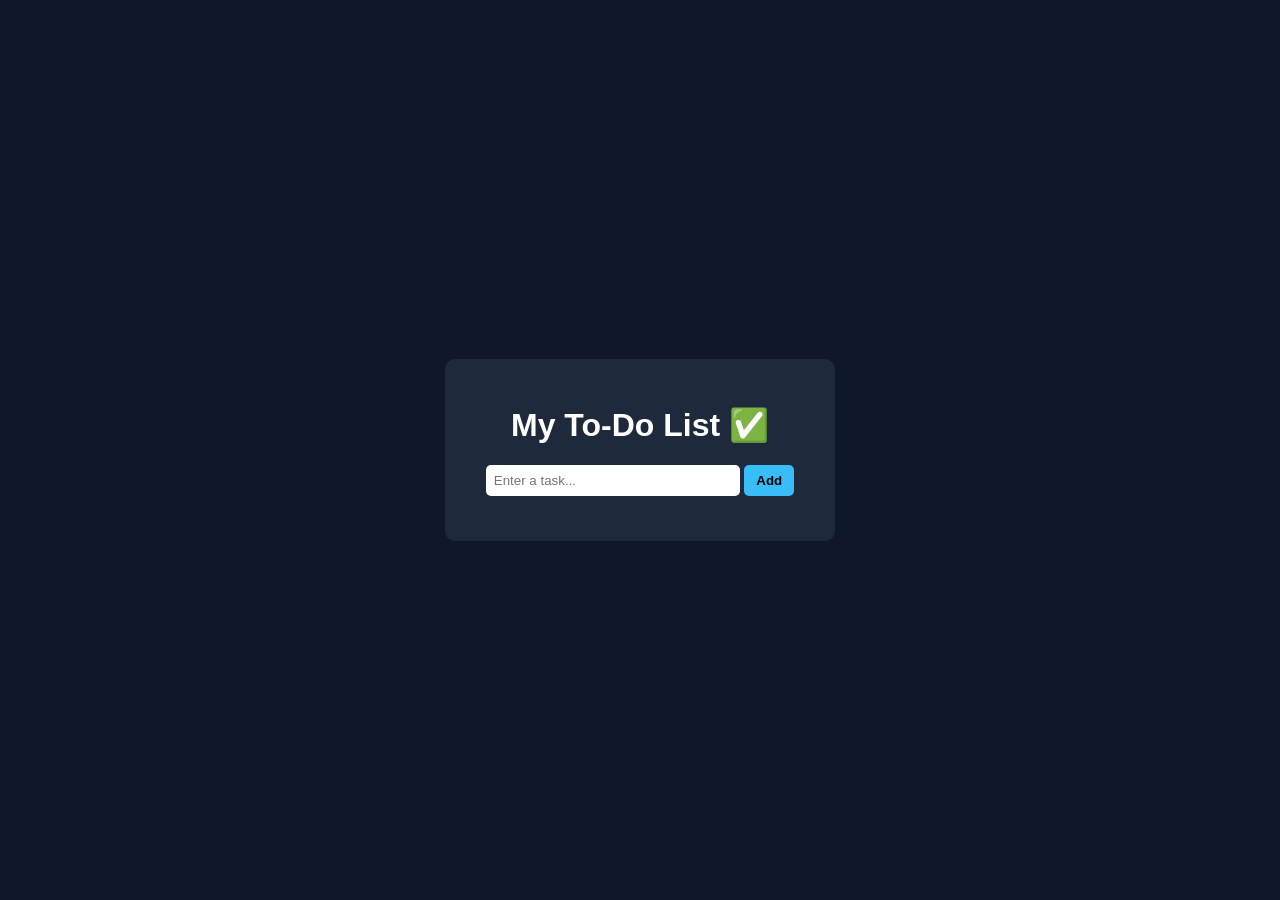
==== index.html @ e8d9d414 "Add files via upload" ====
<!DOCTYPE html>
<html lang="en">
<head>
<meta charset="UTF-8">
<meta name="viewport" content="width=device-width, initial-scale=1.0">
<title>To Do List | Shaurya</title>
<link rel="stylesheet" href="style.css">
</head>

<body>

<div class="container">
  <h1>My To-Do List ✅</h1>

  <div class="input-box">
    <input type="text" id="taskInput" placeholder="Enter a task...">
    <button onclick="addTask()">Add</button>
  </div>

  <ul id="taskList"></ul>
</div>

<script src="script.js"></script>
</body>
</html>
---- style.css ----
body{
  font-family: Arial;
  background:#0f172a;
  color:white;
  display:flex;
  justify-content:center;
  align-items:center;
  height:100vh;
  margin:0;
}

.container{
  background:#1e293b;
  padding:25px;
  border-radius:10px;
  width:340px;
  text-align:center;
}

input{
  padding:8px;
  width:70%;
  border:none;
  border-radius:5px;
}

button{
  padding:8px 12px;
  border:none;
  background:#38bdf8;
  color:black;
  font-weight:bold;
  border-radius:5px;
  cursor:pointer;
}

button:hover{
  transform:scale(1.05);
}

ul{
  list-style:none;
  padding:0;
  margin-top:20px;
}

li{
  background:#020617;
  padding:10px;
  margin:8px 0;
  border-radius:5px;
  display:flex;
  justify-content:space-between;
  align-items:center;
}

.completed{
  text-decoration:line-through;
  opacity:0.6;
}

.delete{
  cursor:pointer;
  color:red;
}
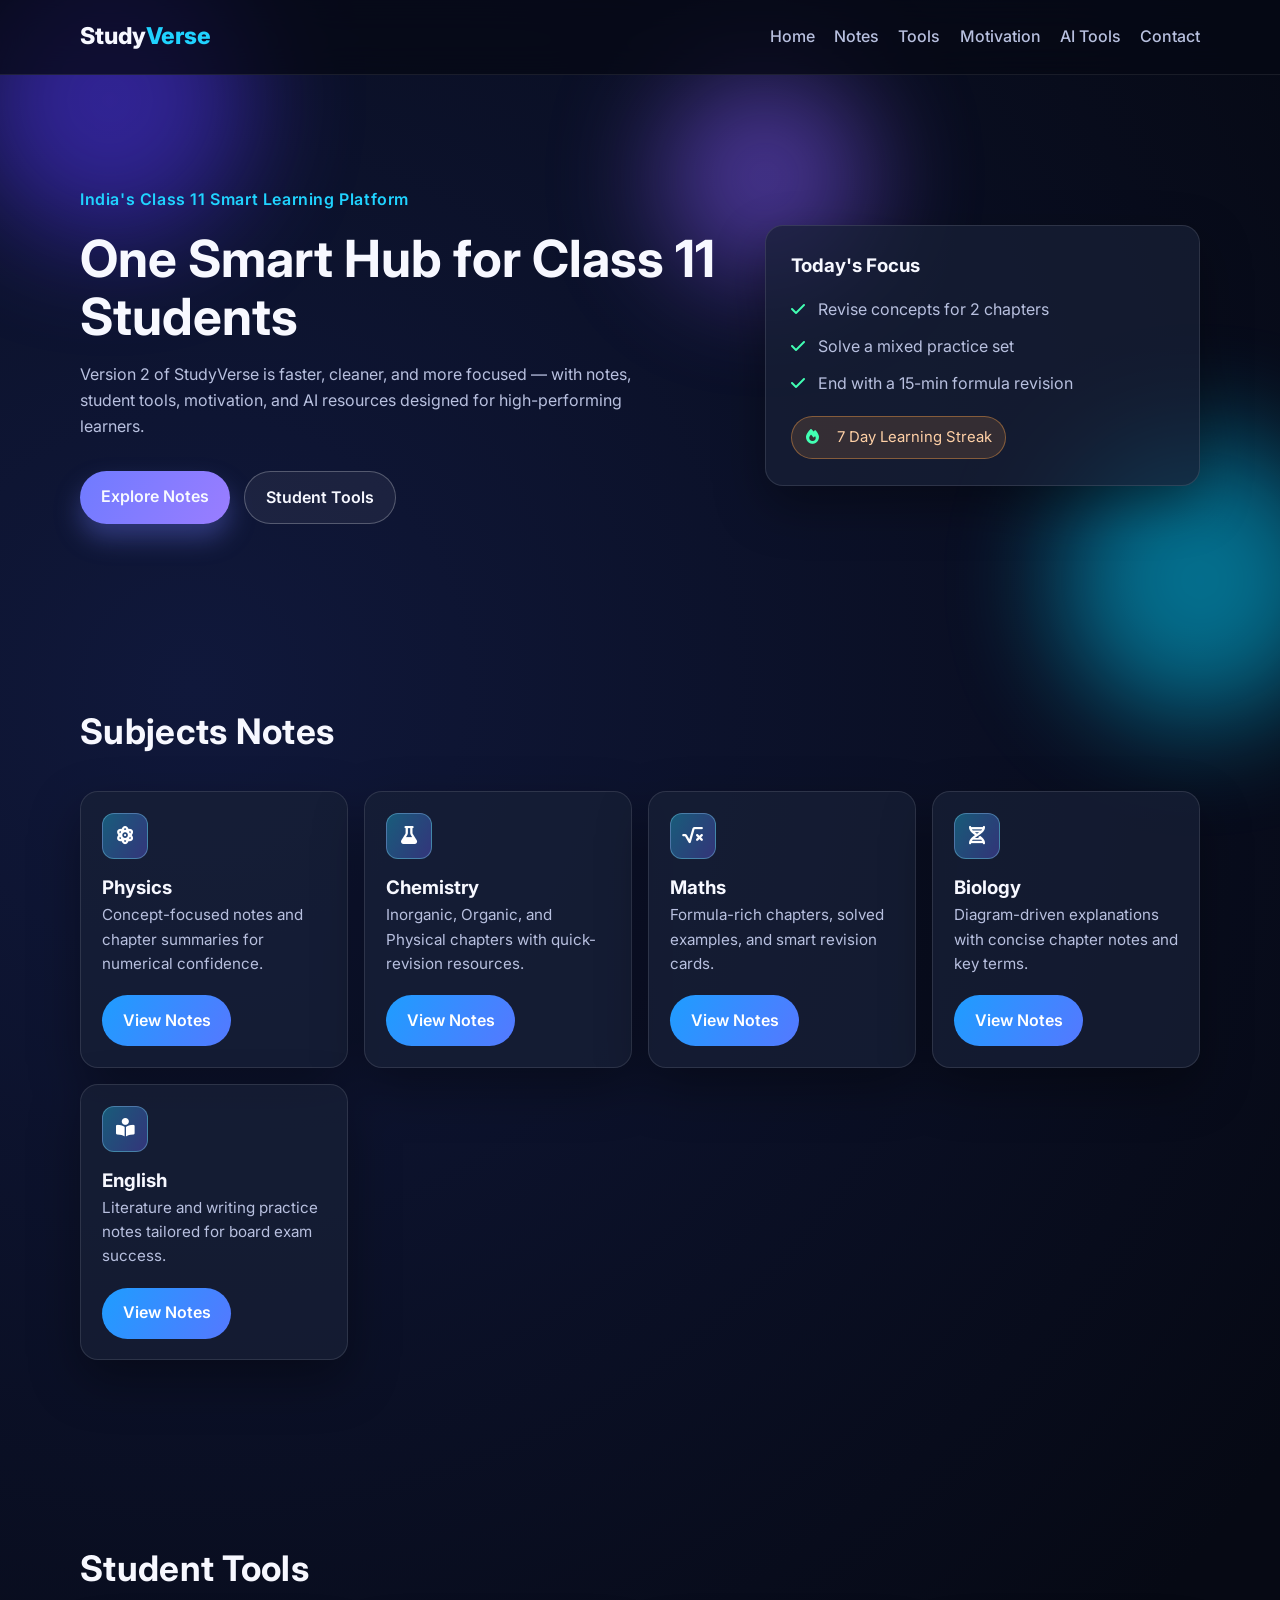
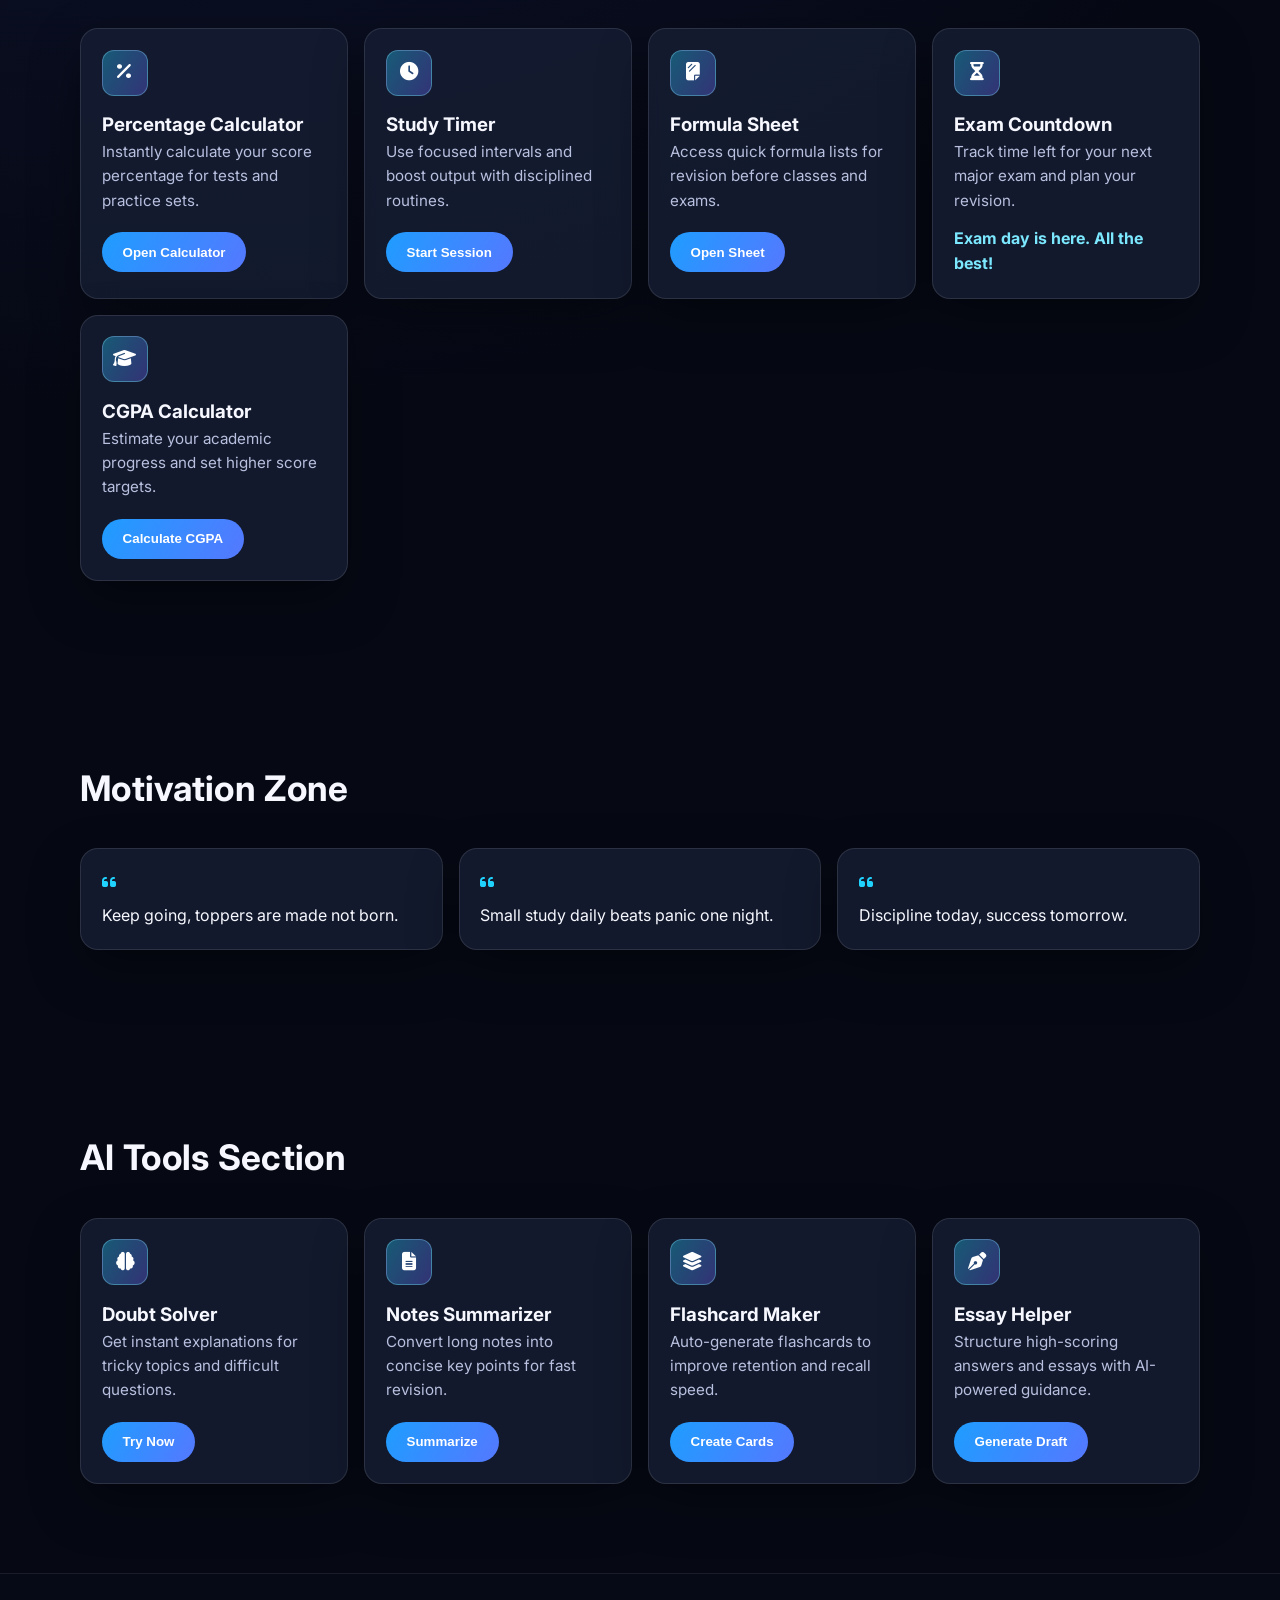
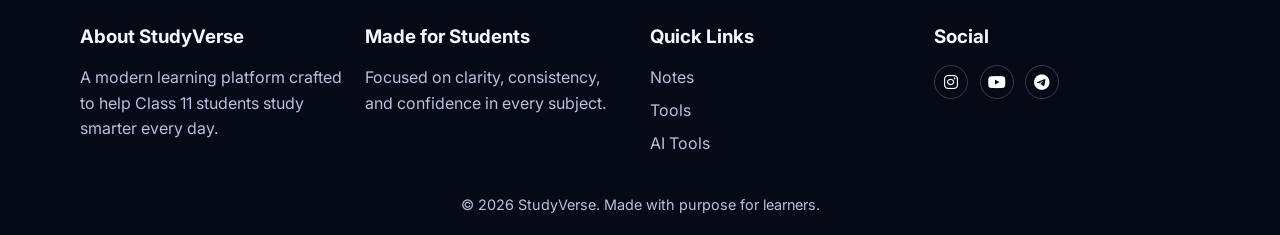
==== commit 3e0f2903: "Upgrade StudyVerse to v2 with subject pages and loader" ====
--- a/index.html
+++ b/index.html
@@ -1,25 +1,285 @@
-<!DOCTYPE html>
-<html lang="en">
-<head>
-<meta charset="UTF-8">
-<meta name="viewport" content="width=device-width, initial-scale=1.0">
-<title>To Do List | Shaurya</title>
-<link rel="stylesheet" href="style.css">
-</head>
-
-<body>
-
-<div class="container">
-  <h1>My To-Do List ✅</h1>
-
-  <div class="input-box">
-    <input type="text" id="taskInput" placeholder="Enter a task...">
-    <button onclick="addTask()">Add</button>
-  </div>
-
-  <ul id="taskList"></ul>
-</div>
-
-<script src="script.js"></script>
-</body>
-</html>+<!DOCTYPE html>
+<html lang="en">
+  <head>
+    <meta charset="UTF-8" />
+    <meta name="viewport" content="width=device-width, initial-scale=1.0" />
+    <meta
+      name="description"
+      content="StudyVerse Version 2: One smart hub for Class 11 students with notes, tools, motivation, and AI resources."
+    />
+    <title>StudyVerse v2 | Class 11 Student Hub</title>
+    <link rel="preconnect" href="https://fonts.googleapis.com" />
+    <link rel="preconnect" href="https://fonts.gstatic.com" crossorigin />
+    <link
+      href="https://fonts.googleapis.com/css2?family=Inter:wght@400;500;600;700;800&display=swap"
+      rel="stylesheet"
+    />
+    <link
+      rel="stylesheet"
+      href="https://cdnjs.cloudflare.com/ajax/libs/font-awesome/6.5.2/css/all.min.css"
+      integrity="sha512-SnH5WK+bZxgPHs44uWix+LLJAJ9/2PkPKZ5QiAj6Ta86w+fsb2TkR4j8R+9L4Q6QqTqXh4L7+g6fYf9x5n0vJQ=="
+      crossorigin="anonymous"
+      referrerpolicy="no-referrer"
+    />
+    <link rel="stylesheet" href="style.css" />
+  </head>
+  <body>
+    <div class="loader" id="loader" aria-live="polite" aria-label="Loading StudyVerse">
+      <div class="loader-orb"></div>
+      <h2>StudyVerse v2</h2>
+      <p>Preparing your smart study space...</p>
+    </div>
+
+    <div class="bg-glow bg-glow-1"></div>
+    <div class="bg-glow bg-glow-2"></div>
+    <div class="bg-glow bg-glow-3"></div>
+
+    <header class="site-header" id="top">
+      <nav class="navbar container">
+        <a href="#top" class="brand">Study<span>Verse</span></a>
+
+        <button class="menu-toggle" id="menuToggle" aria-label="Toggle menu" aria-expanded="false" aria-controls="navLinks">
+          <span></span>
+          <span></span>
+          <span></span>
+        </button>
+
+        <ul class="nav-links" id="navLinks">
+          <li><a href="#hero">Home</a></li>
+          <li><a href="#notes">Notes</a></li>
+          <li><a href="#tools">Tools</a></li>
+          <li><a href="#motivation">Motivation</a></li>
+          <li><a href="#ai-tools">AI Tools</a></li>
+          <li><a href="#footer">Contact</a></li>
+        </ul>
+      </nav>
+    </header>
+
+    <main>
+      <section class="hero section" id="hero">
+        <div class="container hero-grid reveal">
+          <div class="hero-content">
+            <p class="eyebrow">India's Class 11 Smart Learning Platform</p>
+            <h1>One Smart Hub for Class 11 Students</h1>
+            <p class="hero-text">
+              Version 2 of StudyVerse is faster, cleaner, and more focused — with notes, student tools,
+              motivation, and AI resources designed for high-performing learners.
+            </p>
+            <div class="hero-actions">
+              <a href="#notes" class="btn btn-primary">Explore Notes</a>
+              <a href="#tools" class="btn btn-secondary">Student Tools</a>
+            </div>
+          </div>
+
+          <div class="hero-panel floating">
+            <h3>Today's Focus</h3>
+            <ul>
+              <li><i class="fa-solid fa-check"></i> Revise concepts for 2 chapters</li>
+              <li><i class="fa-solid fa-check"></i> Solve a mixed practice set</li>
+              <li><i class="fa-solid fa-check"></i> End with a 15-min formula revision</li>
+            </ul>
+            <div class="streak-badge">
+              <i class="fa-solid fa-fire"></i>
+              <span>7 Day Learning Streak</span>
+            </div>
+          </div>
+        </div>
+      </section>
+
+      <section class="section" id="notes">
+        <div class="container">
+          <h2 class="section-title reveal">Subjects Notes</h2>
+          <div class="card-grid notes-grid">
+            <article class="card reveal lift">
+              <div class="card-icon"><i class="fa-solid fa-atom"></i></div>
+              <h3>Physics</h3>
+              <p>Concept-focused notes and chapter summaries for numerical confidence.</p>
+              <a class="btn btn-small" href="physics.html">View Notes</a>
+            </article>
+
+            <article class="card reveal lift">
+              <div class="card-icon"><i class="fa-solid fa-flask"></i></div>
+              <h3>Chemistry</h3>
+              <p>Inorganic, Organic, and Physical chapters with quick-revision resources.</p>
+              <a class="btn btn-small" href="chemistry.html">View Notes</a>
+            </article>
+
+            <article class="card reveal lift">
+              <div class="card-icon"><i class="fa-solid fa-square-root-variable"></i></div>
+              <h3>Maths</h3>
+              <p>Formula-rich chapters, solved examples, and smart revision cards.</p>
+              <a class="btn btn-small" href="maths.html">View Notes</a>
+            </article>
+
+            <article class="card reveal lift">
+              <div class="card-icon"><i class="fa-solid fa-dna"></i></div>
+              <h3>Biology</h3>
+              <p>Diagram-driven explanations with concise chapter notes and key terms.</p>
+              <a class="btn btn-small" href="biology.html">View Notes</a>
+            </article>
+
+            <article class="card reveal lift">
+              <div class="card-icon"><i class="fa-solid fa-book-open-reader"></i></div>
+              <h3>English</h3>
+              <p>Literature and writing practice notes tailored for board exam success.</p>
+              <a class="btn btn-small" href="english.html">View Notes</a>
+            </article>
+          </div>
+        </div>
+      </section>
+
+      <section class="section" id="tools">
+        <div class="container">
+          <h2 class="section-title reveal">Student Tools</h2>
+
+          <div class="card-grid tools-grid">
+            <article class="card reveal lift">
+              <div class="card-icon"><i class="fa-solid fa-percent"></i></div>
+              <h3>Percentage Calculator</h3>
+              <p>Instantly calculate your score percentage for tests and practice sets.</p>
+              <button class="btn btn-small" id="openCalculator">Open Calculator</button>
+            </article>
+
+            <article class="card reveal lift">
+              <div class="card-icon"><i class="fa-solid fa-clock"></i></div>
+              <h3>Study Timer</h3>
+              <p>Use focused intervals and boost output with disciplined routines.</p>
+              <button class="btn btn-small">Start Session</button>
+            </article>
+
+            <article class="card reveal lift">
+              <div class="card-icon"><i class="fa-solid fa-sheet-plastic"></i></div>
+              <h3>Formula Sheet</h3>
+              <p>Access quick formula lists for revision before classes and exams.</p>
+              <button class="btn btn-small">Open Sheet</button>
+            </article>
+
+            <article class="card reveal lift countdown-card">
+              <div class="card-icon"><i class="fa-solid fa-hourglass-half"></i></div>
+              <h3>Exam Countdown</h3>
+              <p>Track time left for your next major exam and plan your revision.</p>
+              <div class="countdown" id="countdown">Loading countdown...</div>
+            </article>
+
+            <article class="card reveal lift">
+              <div class="card-icon"><i class="fa-solid fa-graduation-cap"></i></div>
+              <h3>CGPA Calculator</h3>
+              <p>Estimate your academic progress and set higher score targets.</p>
+              <button class="btn btn-small">Calculate CGPA</button>
+            </article>
+          </div>
+        </div>
+      </section>
+
+      <section class="section" id="motivation">
+        <div class="container">
+          <h2 class="section-title reveal">Motivation Zone</h2>
+          <div class="card-grid motivation-grid">
+            <article class="quote-card reveal lift">
+              <i class="fa-solid fa-quote-left"></i>
+              <p>Keep going, toppers are made not born.</p>
+            </article>
+            <article class="quote-card reveal lift">
+              <i class="fa-solid fa-quote-left"></i>
+              <p>Small study daily beats panic one night.</p>
+            </article>
+            <article class="quote-card reveal lift">
+              <i class="fa-solid fa-quote-left"></i>
+              <p>Discipline today, success tomorrow.</p>
+            </article>
+          </div>
+        </div>
+      </section>
+
+      <section class="section" id="ai-tools">
+        <div class="container">
+          <h2 class="section-title reveal">AI Tools Section</h2>
+          <div class="card-grid ai-grid">
+            <article class="card reveal lift">
+              <div class="card-icon"><i class="fa-solid fa-brain"></i></div>
+              <h3>Doubt Solver</h3>
+              <p>Get instant explanations for tricky topics and difficult questions.</p>
+              <button class="btn btn-small">Try Now</button>
+            </article>
+
+            <article class="card reveal lift">
+              <div class="card-icon"><i class="fa-solid fa-file-lines"></i></div>
+              <h3>Notes Summarizer</h3>
+              <p>Convert long notes into concise key points for fast revision.</p>
+              <button class="btn btn-small">Summarize</button>
+            </article>
+
+            <article class="card reveal lift">
+              <div class="card-icon"><i class="fa-solid fa-layer-group"></i></div>
+              <h3>Flashcard Maker</h3>
+              <p>Auto-generate flashcards to improve retention and recall speed.</p>
+              <button class="btn btn-small">Create Cards</button>
+            </article>
+
+            <article class="card reveal lift">
+              <div class="card-icon"><i class="fa-solid fa-pen-nib"></i></div>
+              <h3>Essay Helper</h3>
+              <p>Structure high-scoring answers and essays with AI-powered guidance.</p>
+              <button class="btn btn-small">Generate Draft</button>
+            </article>
+          </div>
+        </div>
+      </section>
+    </main>
+
+    <footer class="site-footer" id="footer">
+      <div class="container footer-grid">
+        <div>
+          <h3>About StudyVerse</h3>
+          <p>A modern learning platform crafted to help Class 11 students study smarter every day.</p>
+        </div>
+        <div>
+          <h3>Made for Students</h3>
+          <p>Focused on clarity, consistency, and confidence in every subject.</p>
+        </div>
+        <div>
+          <h3>Quick Links</h3>
+          <ul class="footer-links">
+            <li><a href="#notes">Notes</a></li>
+            <li><a href="#tools">Tools</a></li>
+            <li><a href="#ai-tools">AI Tools</a></li>
+          </ul>
+        </div>
+        <div>
+          <h3>Social</h3>
+          <div class="social-icons">
+            <a href="#" aria-label="Instagram"><i class="fa-brands fa-instagram"></i></a>
+            <a href="#" aria-label="YouTube"><i class="fa-brands fa-youtube"></i></a>
+            <a href="#" aria-label="Telegram"><i class="fa-brands fa-telegram"></i></a>
+          </div>
+        </div>
+      </div>
+      <p class="copyright">© 2026 StudyVerse. Made with purpose for learners.</p>
+    </footer>
+
+    <div class="modal" id="calculatorModal" aria-hidden="true" role="dialog" aria-labelledby="calculatorTitle">
+      <div class="modal-content">
+        <button class="close-modal" id="closeCalculator" aria-label="Close calculator">
+          <i class="fa-solid fa-xmark"></i>
+        </button>
+        <h3 id="calculatorTitle">Percentage Calculator</h3>
+        <p>Enter your marks to calculate percentage instantly.</p>
+
+        <div class="input-group">
+          <label for="obtainedMarks">Obtained Marks</label>
+          <input type="number" id="obtainedMarks" placeholder="e.g. 418" min="0" />
+        </div>
+
+        <div class="input-group">
+          <label for="totalMarks">Total Marks</label>
+          <input type="number" id="totalMarks" placeholder="e.g. 500" min="1" />
+        </div>
+
+        <button class="btn btn-primary full" id="calculateBtn">Calculate Percentage</button>
+        <p class="result" id="percentageResult">Your result will appear here.</p>
+      </div>
+    </div>
+
+    <script src="script.js"></script>
+  </body>
+</html>
--- a/style.css
+++ b/style.css
@@ -1,65 +1,603 @@
-body{
-  font-family: Arial;
-  background:#0f172a;
-  color:white;
-  display:flex;
-  justify-content:center;
-  align-items:center;
-  height:100vh;
-  margin:0;
-}
-
-.container{
-  background:#1e293b;
-  padding:25px;
-  border-radius:10px;
-  width:340px;
-  text-align:center;
-}
-
-input{
-  padding:8px;
-  width:70%;
-  border:none;
-  border-radius:5px;
-}
-
-button{
-  padding:8px 12px;
-  border:none;
-  background:#38bdf8;
-  color:black;
-  font-weight:bold;
-  border-radius:5px;
-  cursor:pointer;
-}
-
-button:hover{
-  transform:scale(1.05);
-}
-
-ul{
-  list-style:none;
-  padding:0;
-  margin-top:20px;
-}
-
-li{
-  background:#020617;
-  padding:10px;
-  margin:8px 0;
-  border-radius:5px;
-  display:flex;
-  justify-content:space-between;
-  align-items:center;
-}
-
-.completed{
-  text-decoration:line-through;
-  opacity:0.6;
-}
-
-.delete{
-  cursor:pointer;
-  color:red;
-}+:root {
+  --bg-primary: #060914;
+  --bg-secondary: #11172a;
+  --card-bg: rgba(24, 32, 55, 0.72);
+  --text-primary: #f7f8ff;
+  --text-secondary: #b8c0df;
+  --accent: #6f7bff;
+  --accent-2: #20d3ff;
+  --success: #42ffb3;
+  --danger: #ff92af;
+  --shadow: 0 20px 50px rgba(0, 0, 0, 0.35);
+  --radius: 18px;
+  --container: min(1120px, 92vw);
+}
+
+* {
+  box-sizing: border-box;
+  margin: 0;
+  padding: 0;
+}
+
+html {
+  scroll-behavior: smooth;
+}
+
+body {
+  font-family: "Inter", sans-serif;
+  color: var(--text-primary);
+  background: radial-gradient(circle at 15% 20%, #10183b 0%, var(--bg-primary) 45%), var(--bg-primary);
+  line-height: 1.6;
+  overflow-x: hidden;
+}
+
+body.loading {
+  overflow: hidden;
+}
+
+.container {
+  width: var(--container);
+  margin: 0 auto;
+}
+
+.section {
+  padding: 5.6rem 0;
+  position: relative;
+}
+
+.section-title {
+  font-size: clamp(1.7rem, 3vw, 2.2rem);
+  margin-bottom: 2rem;
+  letter-spacing: 0.3px;
+}
+
+.loader {
+  position: fixed;
+  inset: 0;
+  background: #040712;
+  display: grid;
+  place-content: center;
+  gap: 0.5rem;
+  text-align: center;
+  z-index: 10000;
+  transition: opacity 0.5s ease, visibility 0.5s ease;
+}
+
+.loader.hide {
+  opacity: 0;
+  visibility: hidden;
+}
+
+.loader h2 {
+  font-size: 1.45rem;
+}
+
+.loader p {
+  color: #9facdf;
+}
+
+.loader-orb {
+  width: 72px;
+  height: 72px;
+  border-radius: 50%;
+  margin: 0 auto 0.8rem;
+  background: conic-gradient(from 0deg, #6f7bff, #20d3ff, #6f7bff);
+  animation: spin 1.2s linear infinite;
+  position: relative;
+}
+
+.loader-orb::before {
+  content: "";
+  position: absolute;
+  inset: 8px;
+  border-radius: 50%;
+  background: #050918;
+}
+
+.site-header {
+  position: sticky;
+  top: 0;
+  z-index: 999;
+  backdrop-filter: blur(16px);
+  background: rgba(6, 9, 20, 0.75);
+  border-bottom: 1px solid rgba(255, 255, 255, 0.08);
+}
+
+.navbar {
+  display: flex;
+  align-items: center;
+  justify-content: space-between;
+  min-height: 74px;
+}
+
+.brand {
+  text-decoration: none;
+  font-size: 1.45rem;
+  font-weight: 800;
+  color: var(--text-primary);
+}
+
+.brand span {
+  color: var(--accent-2);
+}
+
+.nav-links {
+  display: flex;
+  list-style: none;
+  gap: 1.2rem;
+}
+
+.nav-links a {
+  color: var(--text-secondary);
+  text-decoration: none;
+  font-weight: 500;
+  transition: color 0.2s ease;
+}
+
+.nav-links a:hover {
+  color: var(--text-primary);
+}
+
+.menu-toggle {
+  display: none;
+  background: transparent;
+  border: 0;
+  cursor: pointer;
+}
+
+.menu-toggle span {
+  display: block;
+  width: 24px;
+  height: 2px;
+  margin: 5px 0;
+  background: var(--text-primary);
+}
+
+.hero {
+  padding-top: 7rem;
+}
+
+.hero-grid {
+  display: grid;
+  grid-template-columns: 1.2fr 0.8fr;
+  gap: 2rem;
+  align-items: center;
+}
+
+.eyebrow {
+  display: inline-block;
+  margin-bottom: 1rem;
+  color: var(--accent-2);
+  font-weight: 600;
+  letter-spacing: 0.6px;
+}
+
+.hero h1,
+.subject-hero h1 {
+  font-size: clamp(2rem, 4vw, 3.35rem);
+  line-height: 1.15;
+  margin-bottom: 1rem;
+}
+
+.hero-text {
+  color: var(--text-secondary);
+  max-width: 58ch;
+}
+
+.hero-actions {
+  margin-top: 2rem;
+  display: flex;
+  gap: 0.9rem;
+  flex-wrap: wrap;
+}
+
+.hero-panel,
+.card,
+.quote-card,
+.modal-content,
+.subject-hero,
+.subject-card {
+  background: var(--card-bg);
+  border: 1px solid rgba(255, 255, 255, 0.11);
+  border-radius: var(--radius);
+  box-shadow: var(--shadow);
+}
+
+.hero-panel {
+  padding: 1.6rem;
+}
+
+.hero-panel h3 {
+  margin-bottom: 1rem;
+}
+
+.hero-panel ul {
+  list-style: none;
+  display: grid;
+  gap: 0.7rem;
+  margin-bottom: 1.2rem;
+  color: var(--text-secondary);
+}
+
+.hero-panel i {
+  color: var(--success);
+  margin-right: 0.55rem;
+}
+
+.streak-badge {
+  display: inline-flex;
+  align-items: center;
+  gap: 0.55rem;
+  border: 1px solid rgba(255, 163, 72, 0.4);
+  background: rgba(255, 163, 72, 0.14);
+  color: #ffd0a6;
+  padding: 0.55rem 0.85rem;
+  border-radius: 999px;
+  font-size: 0.93rem;
+}
+
+.btn {
+  border: 0;
+  border-radius: 999px;
+  padding: 0.78rem 1.3rem;
+  font-weight: 600;
+  cursor: pointer;
+  transition: transform 0.25s ease, box-shadow 0.25s ease, filter 0.25s ease;
+  text-decoration: none;
+  display: inline-block;
+}
+
+.btn:hover {
+  transform: translateY(-2px);
+  filter: brightness(1.08);
+}
+
+.btn-primary {
+  color: #f7f9ff;
+  background: linear-gradient(120deg, var(--accent), #9a7dff);
+  box-shadow: 0 14px 26px rgba(111, 123, 255, 0.35);
+}
+
+.btn-secondary {
+  color: var(--text-primary);
+  border: 1px solid rgba(255, 255, 255, 0.25);
+  background: rgba(255, 255, 255, 0.06);
+}
+
+.btn-small {
+  margin-top: 1.2rem;
+  color: #fff;
+  background: linear-gradient(120deg, #1e9dff, #5578ff);
+}
+
+.card-grid,
+.subject-grid {
+  display: grid;
+  grid-template-columns: repeat(auto-fit, minmax(220px, 1fr));
+  gap: 1rem;
+}
+
+.card,
+.quote-card,
+.subject-card {
+  padding: 1.3rem;
+}
+
+.card p,
+.subject-card p {
+  color: var(--text-secondary);
+  font-size: 0.95rem;
+}
+
+.card-icon {
+  width: 46px;
+  height: 46px;
+  border-radius: 12px;
+  display: grid;
+  place-items: center;
+  margin-bottom: 0.9rem;
+  font-size: 1.15rem;
+  color: #fff;
+  background: linear-gradient(120deg, rgba(32, 211, 255, 0.35), rgba(110, 99, 255, 0.35));
+  border: 1px solid rgba(137, 229, 255, 0.35);
+}
+
+.countdown {
+  margin-top: 0.8rem;
+  font-weight: 700;
+  color: #7be8ff;
+}
+
+.quote-card i {
+  color: var(--accent-2);
+  margin-bottom: 0.8rem;
+}
+
+.site-footer {
+  background: rgba(7, 11, 24, 0.95);
+  border-top: 1px solid rgba(255, 255, 255, 0.08);
+  padding: 3rem 0 1.2rem;
+}
+
+.footer-grid {
+  display: grid;
+  grid-template-columns: repeat(auto-fit, minmax(200px, 1fr));
+  gap: 1.2rem;
+}
+
+.site-footer h3 {
+  margin-bottom: 0.8rem;
+}
+
+.site-footer p,
+.footer-links a {
+  color: var(--text-secondary);
+}
+
+.footer-links {
+  list-style: none;
+  display: grid;
+  gap: 0.45rem;
+}
+
+.footer-links a {
+  text-decoration: none;
+}
+
+.social-icons {
+  display: flex;
+  gap: 0.7rem;
+}
+
+.social-icons a {
+  width: 34px;
+  height: 34px;
+  border-radius: 50%;
+  display: grid;
+  place-items: center;
+  color: white;
+  text-decoration: none;
+  border: 1px solid rgba(255, 255, 255, 0.2);
+}
+
+.copyright {
+  text-align: center;
+  color: #95a0c9;
+  margin-top: 2.3rem;
+  font-size: 0.9rem;
+}
+
+.modal {
+  position: fixed;
+  inset: 0;
+  background: rgba(2, 6, 17, 0.8);
+  display: grid;
+  place-items: center;
+  padding: 1rem;
+  opacity: 0;
+  visibility: hidden;
+  transition: opacity 0.25s ease;
+  z-index: 9999;
+}
+
+.modal.open {
+  opacity: 1;
+  visibility: visible;
+}
+
+.modal-content {
+  width: min(450px, 96vw);
+  padding: 1.4rem;
+  position: relative;
+}
+
+.close-modal {
+  position: absolute;
+  top: 0.8rem;
+  right: 0.9rem;
+  background: transparent;
+  color: #fff;
+  border: 0;
+  font-size: 1.2rem;
+  cursor: pointer;
+}
+
+.input-group {
+  margin-top: 0.95rem;
+}
+
+.input-group label {
+  display: block;
+  margin-bottom: 0.45rem;
+  color: var(--text-secondary);
+}
+
+.input-group input {
+  width: 100%;
+  border-radius: 12px;
+  border: 1px solid rgba(255, 255, 255, 0.18);
+  background: rgba(255, 255, 255, 0.05);
+  padding: 0.75rem;
+  color: #fff;
+}
+
+.full {
+  width: 100%;
+  margin-top: 1rem;
+}
+
+.result {
+  margin-top: 1rem;
+  color: #9ce5ff;
+  font-weight: 600;
+}
+
+/* Subject page styles */
+.subject-main {
+  padding: 3.5rem 0 5rem;
+}
+
+.subject-hero {
+  padding: 1.7rem;
+  margin-bottom: 1.4rem;
+}
+
+.subject-hero p {
+  color: var(--text-secondary);
+  max-width: 65ch;
+}
+
+.subject-card h3 {
+  margin-bottom: 0.45rem;
+}
+
+.chapter-meta {
+  display: inline-flex;
+  align-items: center;
+  gap: 0.4rem;
+  margin-top: 0.5rem;
+  padding: 0.35rem 0.65rem;
+  border-radius: 999px;
+  font-size: 0.82rem;
+  color: #90f1ff;
+  background: rgba(32, 211, 255, 0.12);
+  border: 1px solid rgba(32, 211, 255, 0.35);
+}
+
+.back-home {
+  margin-bottom: 1rem;
+}
+
+.bg-glow {
+  position: fixed;
+  width: 280px;
+  height: 280px;
+  border-radius: 50%;
+  filter: blur(56px);
+  z-index: -1;
+  opacity: 0.5;
+  animation: pulse 5s ease-in-out infinite;
+}
+
+.bg-glow-1 {
+  top: -40px;
+  left: -30px;
+  background: #5737ff;
+}
+
+.bg-glow-2 {
+  right: -60px;
+  bottom: 20%;
+  background: #00d2ff;
+}
+
+.bg-glow-3 {
+  right: 32%;
+  top: 8%;
+  width: 210px;
+  height: 210px;
+  background: #885bff;
+}
+
+.reveal {
+  opacity: 0;
+  transform: translateY(16px);
+  transition: opacity 0.75s ease, transform 0.75s ease;
+}
+
+.reveal.active {
+  opacity: 1;
+  transform: translateY(0);
+}
+
+.floating {
+  animation: float 4.5s ease-in-out infinite;
+}
+
+.lift {
+  transition: transform 0.3s ease, box-shadow 0.3s ease;
+}
+
+.lift:hover {
+  transform: translateY(-6px);
+  box-shadow: 0 26px 46px rgba(0, 0, 0, 0.4);
+}
+
+@keyframes spin {
+  to {
+    transform: rotate(360deg);
+  }
+}
+
+@keyframes float {
+  0%,
+  100% {
+    transform: translateY(0);
+  }
+  50% {
+    transform: translateY(-10px);
+  }
+}
+
+@keyframes pulse {
+  0%,
+  100% {
+    opacity: 0.45;
+  }
+  50% {
+    opacity: 0.66;
+  }
+}
+
+@media (max-width: 900px) {
+  .hero-grid {
+    grid-template-columns: 1fr;
+  }
+
+  .menu-toggle {
+    display: block;
+  }
+
+  .nav-links {
+    position: absolute;
+    top: 74px;
+    right: 4vw;
+    width: min(280px, 90vw);
+    flex-direction: column;
+    background: rgba(9, 13, 26, 0.95);
+    border: 1px solid rgba(255, 255, 255, 0.14);
+    padding: 0.85rem;
+    border-radius: 14px;
+    box-shadow: var(--shadow);
+    transform: scale(0.95);
+    transform-origin: top right;
+    opacity: 0;
+    pointer-events: none;
+    transition: 0.25s ease;
+  }
+
+  .nav-links.open {
+    opacity: 1;
+    transform: scale(1);
+    pointer-events: all;
+  }
+}
+
+@media (max-width: 560px) {
+  .section {
+    padding: 4.8rem 0;
+  }
+
+  .hero {
+    padding-top: 6.2rem;
+  }
+
+  .hero-actions .btn {
+    width: 100%;
+    text-align: center;
+  }
+
+  .subject-main {
+    padding-top: 2.6rem;
+  }
+}
